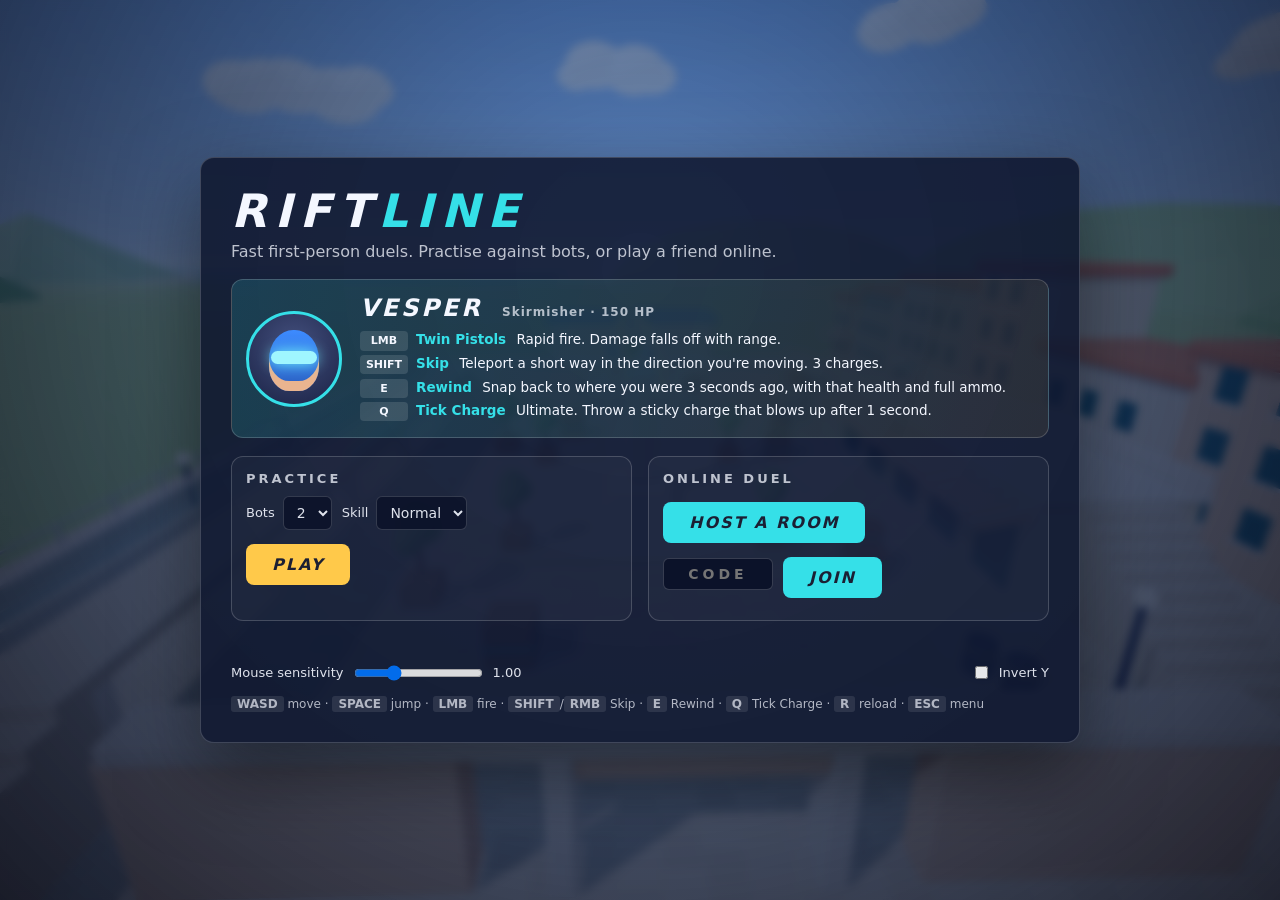
==== index.html @ bd7cdee2 "Riftline v2: readable source, original blink hero, twin-pistol POV, online duels Rebuild the v1 sing" ====
<!DOCTYPE html>
<html lang="en">
<head>
<meta charset="utf-8">
<meta name="viewport" content="width=device-width, initial-scale=1">
<title>Riftline</title>
<meta name="description" content="Riftline: a browser hero shooter. Practise against bots or duel a friend online, peer to peer.">
<link rel="stylesheet" href="css/style.css">
<script type="importmap">
{ "imports": { "three": "./vendor/three.module.min.js", "three/addons/": "./vendor/addons/" } }
</script>
<script src="vendor/peerjs.min.js"></script>
</head>
<body>
<canvas id="view"></canvas>

<!-- ============ HUD ============ -->
<div id="hud" hidden>
  <div id="fxTint"></div>
  <div id="hurt"></div>
  <div id="blinkFlash"></div>

  <div id="cross"><i></i></div>
  <div id="hitmark"><i></i><i></i><i></i><i></i></div>
  <div id="pips"><b></b><b></b><b></b></div>

  <div id="topbar">
    <div class="team you"><span id="nameA">YOU</span><b id="scoreA">0</b></div>
    <div id="goal">FIRST TO <span id="goalN">10</span></div>
    <div class="team them"><b id="scoreB">0</b><span id="nameB">BOTS</span></div>
  </div>
  <div id="netTag"></div>
  <div id="feed"></div>
  <div id="callout"></div>

  <div id="dead" hidden><b>ELIMINATED</b><span id="deadBy"></span><em id="deadT"></em></div>

  <div id="bl">
    <div id="portrait"><div class="helm"></div><div class="visor"></div></div>
    <div>
      <div id="hpText"><b id="hpNum">150</b><span>/ 150</span></div>
      <div id="hpBar"></div>
    </div>
  </div>

  <div id="ult"><svg viewBox="0 0 100 100"><circle class="track" cx="50" cy="50" r="44"/><circle id="ultArc" cx="50" cy="50" r="44"/></svg><span id="ultPct">0%</span><em>Q</em></div>

  <div id="br">
    <div id="ammo"><b id="ammoNum">40</b><span>/ 40</span></div>
    <div id="abilities">
      <div class="ab" id="abBlink"><div class="icon blink"></div><span class="cd"></span><span class="charges"></span><em>SHIFT</em></div>
      <div class="ab" id="abRewind"><div class="icon rewind"></div><span class="cd"></span><em>E</em></div>
    </div>
  </div>
  <div id="nolock" hidden>Mouse capture isn't available in this frame. Open the page in its own tab to play.</div>
</div>

<!-- ============ MENU ============ -->
<div class="overlay" id="menu">
  <div class="panel">
    <h1>RIFT<span>LINE</span></h1>
    <p class="sub">Fast first-person duels. Practise against bots, or play a friend online.</p>
    <div id="touchNote" hidden>This is a keyboard-and-mouse game. Open it on a computer to play.</div>

    <div class="heroCard">
      <div class="heroArt"><div class="helm"></div><div class="visor"></div></div>
      <div>
        <div class="heroName">VESPER <small>Skirmisher · 150 HP</small></div>
        <ul class="kit">
          <li><i>LMB</i><b>Twin Pistols</b> Rapid fire. Damage falls off with range.</li>
          <li><i>SHIFT</i><b>Skip</b> Teleport a short way in the direction you're moving. 3 charges.</li>
          <li><i>E</i><b>Rewind</b> Snap back to where you were 3 seconds ago, with that health and full ammo.</li>
          <li><i>Q</i><b>Tick Charge</b> Ultimate. Throw a sticky charge that blows up after 1 second.</li>
        </ul>
      </div>
    </div>

    <div class="modes">
      <section>
        <h2>Practice</h2>
        <div class="row">
          <label>Bots <select id="botCount"><option>1</option><option selected>2</option><option>3</option></select></label>
          <label>Skill <select id="botSkill"><option value="easy">Easy</option><option value="normal" selected>Normal</option><option value="hard">Hard</option></select></label>
        </div>
        <button class="btn" id="btnPractice">PLAY</button>
      </section>
      <section>
        <h2>Online duel</h2>
        <button class="btn alt" id="btnHost">HOST A ROOM</button>
        <div class="row join"><input id="joinCode" maxlength="5" placeholder="CODE" autocomplete="off" spellcheck="false"><button class="btn alt" id="btnJoin">JOIN</button></div>
      </section>
    </div>

    <div id="lobby" hidden>
      <div>Room code <b id="roomCode">-----</b></div>
      <div class="row"><input id="shareLink" readonly><button class="btn small" id="btnCopy">COPY LINK</button></div>
      <div id="lobbyMsg">Waiting for your opponent to join…</div>
      <button class="btn small ghost" id="btnCancel">CANCEL</button>
    </div>
    <div id="menuMsg"></div>

    <div class="row settings">
      <label>Mouse sensitivity <input id="sens" type="range" min="0.2" max="3" step="0.05" value="1"><span id="sensVal">1.00</span></label>
      <label><input type="checkbox" id="invertY"> Invert Y</label>
    </div>
    <div class="keys"><b>WASD</b> move · <b>SPACE</b> jump · <b>LMB</b> fire · <b>SHIFT</b>/<b>RMB</b> Skip · <b>E</b> Rewind · <b>Q</b> Tick Charge · <b>R</b> reload · <b>ESC</b> menu</div>
  </div>
</div>

<div class="overlay" id="pause" hidden>
  <div class="panel small">
    <h1>PAUSED</h1>
    <p class="sub" id="pauseNote"></p>
    <button class="btn" id="btnResume">RESUME</button>
    <button class="btn small ghost" id="btnQuit">LEAVE MATCH</button>
  </div>
</div>

<div class="overlay" id="over" hidden>
  <div class="panel small">
    <h1 id="overTitle">VICTORY</h1>
    <p class="sub" id="overScore"></p>
    <button class="btn" id="btnAgain">PLAY AGAIN</button>
    <div id="overMsg"></div>
    <button class="btn small ghost" id="btnMenu">MAIN MENU</button>
  </div>
</div>

<script type="module" src="src/main.js"></script>
</body>
</html>
---- css/style.css ----
:root {
  --ink: #f4f7ff;
  --bg: #0e1630;
  --panel: rgba(16, 24, 48, 0.88);
  --line: rgba(255, 255, 255, 0.18);
  --accent: #35e0e8;
  --gold: #ffc94a;
  --you: #5aa2ff;
  --them: #ff7a4d;
  --danger: #ff4d5e;
}
* { box-sizing: border-box; }
html, body {
  margin: 0; height: 100%; overflow: hidden; background: var(--bg); color: var(--ink);
  font-family: "Segoe UI", system-ui, -apple-system, Helvetica, Arial, sans-serif;
  user-select: none; -webkit-user-select: none;
}
[hidden] { display: none !important; }
#view { position: fixed; inset: 0; width: 100%; height: 100%; display: block; }

/* ---------- overlays & menu ---------- */
.overlay {
  position: fixed; inset: 0; z-index: 20; display: flex; align-items: center; justify-content: center;
  background: radial-gradient(ellipse at 50% 30%, rgba(40, 80, 150, 0.55), rgba(8, 12, 28, 0.88));
  backdrop-filter: blur(4px); padding: 16px; overflow: auto;
}
.panel {
  width: min(880px, 100%); background: var(--panel); border: 1px solid var(--line); border-radius: 14px;
  padding: 26px 30px; box-shadow: 0 30px 80px rgba(0, 0, 0, 0.5); margin: auto;
}
.panel.small { width: min(420px, 100%); text-align: center; }
h1 { margin: 0; font-size: 46px; font-weight: 900; font-style: italic; letter-spacing: 8px; }
h1 span { color: var(--accent); }
h2 { margin: 0 0 10px; font-size: 13px; letter-spacing: 3px; text-transform: uppercase; opacity: 0.75; }
.sub { margin: 4px 0 18px; opacity: 0.75; }
#touchNote { background: #5a2330; border: 1px solid var(--danger); padding: 8px 12px; border-radius: 8px; margin-bottom: 14px; }

.heroCard {
  display: flex; gap: 18px; align-items: center; padding: 14px; border-radius: 12px;
  background: linear-gradient(110deg, rgba(53, 224, 232, 0.16), rgba(255, 201, 74, 0.08)); border: 1px solid var(--line);
}
.heroName { font-size: 24px; font-weight: 900; font-style: italic; letter-spacing: 3px; }
.heroName small { font-size: 12px; font-style: normal; letter-spacing: 1px; opacity: 0.7; margin-left: 8px; }
.kit { list-style: none; margin: 6px 0 0; padding: 0; font-size: 13.5px; line-height: 1.75; }
.kit i { font-style: normal; display: inline-block; min-width: 48px; text-align: center; background: rgba(255, 255, 255, 0.12); border-radius: 4px; font-size: 11px; padding: 0 4px; margin-right: 8px; font-weight: 700; }
.kit b { color: var(--accent); margin-right: 6px; }

/* Original hero emblem: helmet with a glowing visor (CSS only). */
.heroArt, #portrait { position: relative; flex: none; width: 96px; height: 96px; border-radius: 50%; background: radial-gradient(circle at 50% 35%, #44507e, #1a2245); border: 3px solid var(--accent); overflow: hidden; }
.helm { position: absolute; left: 22%; right: 22%; top: 18%; bottom: 14%; border-radius: 48% 48% 40% 40%; background: linear-gradient(#3d8bff, #2a5fc0); box-shadow: inset 0 -10px 0 #e9b48f; }
.visor { position: absolute; left: 24%; right: 24%; top: 42%; height: 14%; border-radius: 8px; background: #9ff6ff; box-shadow: 0 0 14px #6ff3ff; }

.modes { display: grid; grid-template-columns: 1fr 1fr; gap: 16px; margin-top: 18px; }
.modes section { border: 1px solid var(--line); border-radius: 12px; padding: 14px; background: rgba(255, 255, 255, 0.03); }
.row { display: flex; gap: 10px; align-items: center; flex-wrap: wrap; margin: 8px 0; }
label { font-size: 13px; opacity: 0.9; display: inline-flex; gap: 8px; align-items: center; }
select, input[type=text], #joinCode, #shareLink {
  background: #0b1229; color: var(--ink); border: 1px solid var(--line); border-radius: 6px; padding: 7px 9px; font: inherit; font-size: 14px;
}
#joinCode { width: 110px; text-transform: uppercase; letter-spacing: 4px; font-weight: 800; text-align: center; }
#shareLink { flex: 1; min-width: 0; font-size: 12px; user-select: all; -webkit-user-select: all; }
.btn {
  appearance: none; cursor: pointer; border: 0; border-radius: 8px; padding: 11px 26px; margin-top: 6px;
  background: var(--gold); color: #1b1f33; font: inherit; font-weight: 900; font-style: italic; letter-spacing: 2px; font-size: 16px;
  transition: transform 0.08s, filter 0.08s;
}
.btn:hover { filter: brightness(1.08); transform: translateY(-1px); }
.btn.alt { background: var(--accent); }
.btn.small { padding: 7px 14px; font-size: 13px; }
.btn.ghost { background: transparent; color: var(--ink); border: 1px solid var(--line); }
.btn:disabled { opacity: 0.5; cursor: default; transform: none; }
#lobby { margin-top: 14px; padding: 14px; border-radius: 12px; border: 1px dashed var(--accent); background: rgba(53, 224, 232, 0.08); }
#roomCode { font-size: 26px; letter-spacing: 6px; color: var(--accent); margin-left: 8px; }
#lobbyMsg, #menuMsg, #overMsg { font-size: 13px; margin-top: 8px; min-height: 18px; color: var(--gold); }
.settings { margin-top: 16px; justify-content: space-between; }
.keys { font-size: 12px; opacity: 0.7; margin-top: 10px; line-height: 1.9; }
.keys b { background: rgba(255, 255, 255, 0.14); border-radius: 3px; padding: 1px 6px; }
@media (max-width: 720px) {
  .modes { grid-template-columns: 1fr; }
  .heroCard { flex-direction: column; text-align: left; }
  h1 { font-size: 34px; }
}

/* ---------- HUD ---------- */
#hud { position: fixed; inset: 0; pointer-events: none; z-index: 5; text-shadow: 0 2px 4px rgba(0, 0, 0, 0.45); }
#fxTint { position: absolute; inset: 0; opacity: 0; transition: opacity 0.15s; background: radial-gradient(ellipse at center, rgba(111, 243, 255, 0) 40%, rgba(80, 160, 255, 0.45) 100%); }
#hurt { position: absolute; inset: 0; opacity: 0; box-shadow: inset 0 0 180px 50px rgba(255, 40, 60, 0.75); }
#blinkFlash { position: absolute; inset: 0; opacity: 0; background: radial-gradient(ellipse at center, rgba(255, 255, 255, 0) 30%, rgba(111, 243, 255, 0.55) 100%); }

#cross { position: absolute; left: 50%; top: 50%; width: 22px; height: 22px; margin: -11px; border: 2px solid rgba(255, 255, 255, 0.92); border-radius: 50%; box-shadow: 0 0 0 1px rgba(0, 0, 0, 0.35); }
#cross i { position: absolute; left: 50%; top: 50%; width: 4px; height: 4px; margin: -2px; border-radius: 50%; background: #fff; }
#hitmark { position: absolute; left: 50%; top: 50%; width: 0; height: 0; opacity: 0; }
#hitmark i { position: absolute; width: 10px; height: 3px; background: #fff; border-radius: 2px; box-shadow: 0 0 2px #000; }
#hitmark i:nth-child(1) { transform: translate(-19px, -15px) rotate(45deg); }
#hitmark i:nth-child(2) { transform: translate(9px, -15px) rotate(-45deg); }
#hitmark i:nth-child(3) { transform: translate(-19px, 12px) rotate(-45deg); }
#hitmark i:nth-child(4) { transform: translate(9px, 12px) rotate(45deg); }
#hitmark.kill i { background: var(--danger); }
#pips { position: absolute; left: 50%; top: calc(50% + 34px); transform: translateX(-50%); display: flex; gap: 5px; }
#pips b { width: 16px; height: 5px; border-radius: 3px; background: rgba(255, 255, 255, 0.25); transform: skewX(-20deg); }
#pips b.on { background: var(--accent); box-shadow: 0 0 6px var(--accent); }

#topbar { position: absolute; top: 14px; left: 50%; transform: translateX(-50%); display: flex; align-items: center; gap: 14px; font-weight: 900; font-style: italic; }
.team { display: flex; align-items: center; gap: 10px; padding: 4px 14px; border-radius: 6px; background: rgba(10, 16, 36, 0.55); transform: skewX(-14deg); }
.team b { font-size: 30px; }
.team span { font-size: 13px; letter-spacing: 2px; max-width: 140px; overflow: hidden; text-overflow: ellipsis; white-space: nowrap; }
.team.you { border-bottom: 3px solid var(--you); } .team.you b { color: var(--you); }
.team.them { border-bottom: 3px solid var(--them); } .team.them b { color: var(--them); }
#goal { font-size: 11px; letter-spacing: 2px; opacity: 0.8; }
#netTag { position: absolute; top: 14px; left: 16px; font-size: 12px; letter-spacing: 1px; opacity: 0.85; }
#feed { position: absolute; top: 14px; right: 16px; display: flex; flex-direction: column; align-items: flex-end; gap: 4px; font-size: 13px; font-weight: 700; }
#feed div { background: rgba(10, 16, 36, 0.6); padding: 4px 10px; border-radius: 4px; }
#callout { position: absolute; top: 28%; left: 0; right: 0; text-align: center; font-size: 28px; font-weight: 900; font-style: italic; letter-spacing: 5px; opacity: 0; transition: opacity 0.2s; }
#dead { position: absolute; top: 34%; left: 0; right: 0; text-align: center; }
#dead b { display: block; font-size: 44px; font-style: italic; letter-spacing: 8px; color: var(--danger); }
#dead em { display: block; font-style: normal; font-size: 18px; margin-top: 6px; opacity: 0.85; }

#bl { position: absolute; left: 24px; bottom: 22px; display: flex; gap: 14px; align-items: flex-end; }
#portrait { width: 74px; height: 74px; }
#hpText b { font-size: 34px; font-weight: 900; font-style: italic; }
#hpText span { font-size: 16px; opacity: 0.75; margin-left: 4px; }
#hpBar { display: flex; gap: 3px; margin-top: 4px; }
#hpBar i { width: 30px; height: 14px; background: rgba(255, 255, 255, 0.18); transform: skewX(-18deg); border-radius: 2px; position: relative; overflow: hidden; }
#hpBar i::after { content: ""; position: absolute; inset: 0; width: var(--f, 100%); background: #fff; }
#hpBar.low i::after { background: var(--danger); }

#ult { position: absolute; left: 50%; bottom: 22px; transform: translateX(-50%); width: 82px; height: 82px; display: flex; align-items: center; justify-content: center; }
#ult svg { position: absolute; inset: 0; transform: rotate(-90deg); }
#ult circle { fill: rgba(10, 16, 36, 0.45); stroke-width: 7; stroke: var(--accent); stroke-linecap: round; stroke-dasharray: 276.5; stroke-dashoffset: 276.5; }
#ult circle.track { stroke: rgba(255, 255, 255, 0.18); stroke-dashoffset: 0; }
#ultPct { font-size: 20px; font-weight: 900; font-style: italic; }
#ult em { position: absolute; bottom: -6px; font-style: normal; font-size: 10px; font-weight: 800; background: #fff; color: #1b1f33; border-radius: 3px; padding: 0 5px; text-shadow: none; }
#ult.ready circle#ultArc { stroke: var(--gold); }
#ult.ready { animation: ultPulse 0.7s infinite alternate; }
#ult.ready #ultPct { color: var(--gold); }
@keyframes ultPulse { to { filter: drop-shadow(0 0 12px var(--gold)); } }

#br { position: absolute; right: 26px; bottom: 22px; text-align: right; }
#ammo b { font-size: 34px; font-weight: 900; font-style: italic; }
#ammo span { opacity: 0.75; margin-left: 4px; }
#ammo.low b { color: var(--danger); }
#abilities { display: flex; gap: 10px; justify-content: flex-end; margin-top: 6px; }
.ab { position: relative; width: 58px; height: 58px; border-radius: 8px; transform: skewX(-12deg); background: rgba(10, 16, 36, 0.55); border: 2px solid rgba(255, 255, 255, 0.85); display: flex; align-items: center; justify-content: center; }
.ab em { position: absolute; bottom: -9px; left: 50%; transform: translateX(-50%) skewX(12deg); font-style: normal; font-size: 9px; font-weight: 800; background: #fff; color: #1b1f33; border-radius: 3px; padding: 0 4px; text-shadow: none; }
.ab .cd { position: absolute; font-size: 20px; font-weight: 900; transform: skewX(12deg); }
.ab .charges { position: absolute; top: -9px; right: -6px; font-size: 12px; font-weight: 900; background: var(--accent); color: #0b1229; border-radius: 10px; padding: 0 6px; transform: skewX(12deg); text-shadow: none; }
.ab.cool { border-color: rgba(255, 255, 255, 0.25); }
.ab.cool .icon { opacity: 0.25; }
.icon { width: 30px; height: 30px; transform: skewX(12deg); }
.icon.blink { background: linear-gradient(90deg, transparent 0 10%, var(--accent) 10% 30%, transparent 30% 42%, var(--accent) 42% 62%, transparent 62% 74%, #fff 74% 100%); clip-path: polygon(0 20%, 60% 20%, 100% 50%, 60% 80%, 0 80%); }
.icon.rewind { border: 4px solid #fff; border-radius: 50%; border-left-color: transparent; position: relative; }
.icon.rewind::after { content: ""; position: absolute; left: -7px; top: 1px; border: 6px solid transparent; border-bottom-color: #fff; transform: rotate(-30deg); }
#nolock { position: absolute; bottom: 120px; left: 50%; transform: translateX(-50%); background: rgba(0, 0, 0, 0.65); padding: 6px 12px; border-radius: 6px; font-size: 13px; }
@media (max-width: 720px) {
  #hpBar i { width: 18px; }
  #portrait { display: none; }
  .ab { width: 46px; height: 46px; }
}
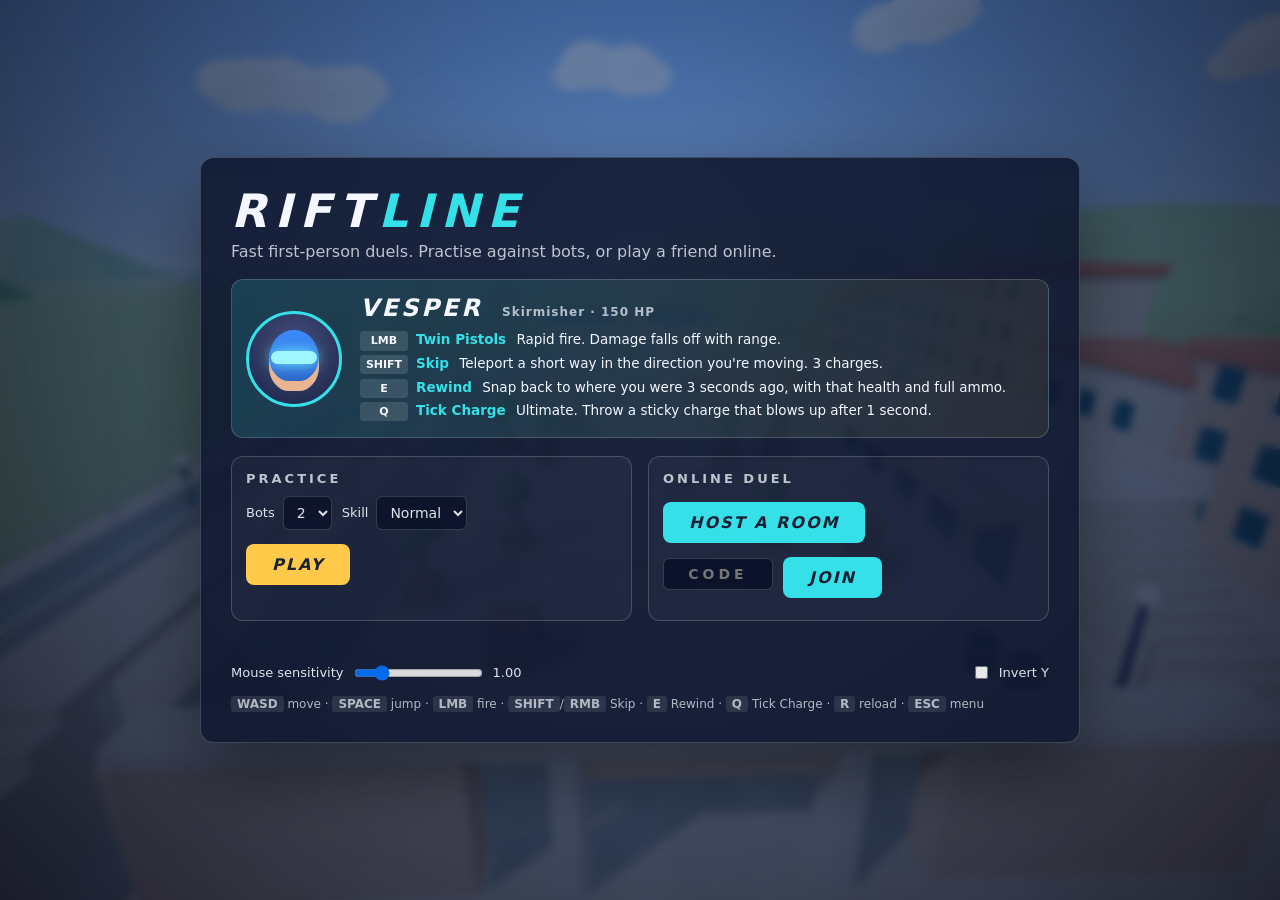
==== commit 68dd288b: "Raise mouse sensitivity and widen the slider range The base turn rate was too slow with raw (unaccel" ====
--- a/index.html
+++ b/index.html
@@ -100,7 +100,7 @@
     <div id="menuMsg"></div>
 
     <div class="row settings">
-      <label>Mouse sensitivity <input id="sens" type="range" min="0.2" max="3" step="0.05" value="1"><span id="sensVal">1.00</span></label>
+      <label>Mouse sensitivity <input id="sens" type="range" min="0.1" max="5" step="0.05" value="1"><span id="sensVal">1.00</span></label>
       <label><input type="checkbox" id="invertY"> Invert Y</label>
     </div>
     <div class="keys"><b>WASD</b> move · <b>SPACE</b> jump · <b>LMB</b> fire · <b>SHIFT</b>/<b>RMB</b> Skip · <b>E</b> Rewind · <b>Q</b> Tick Charge · <b>R</b> reload · <b>ESC</b> menu</div>
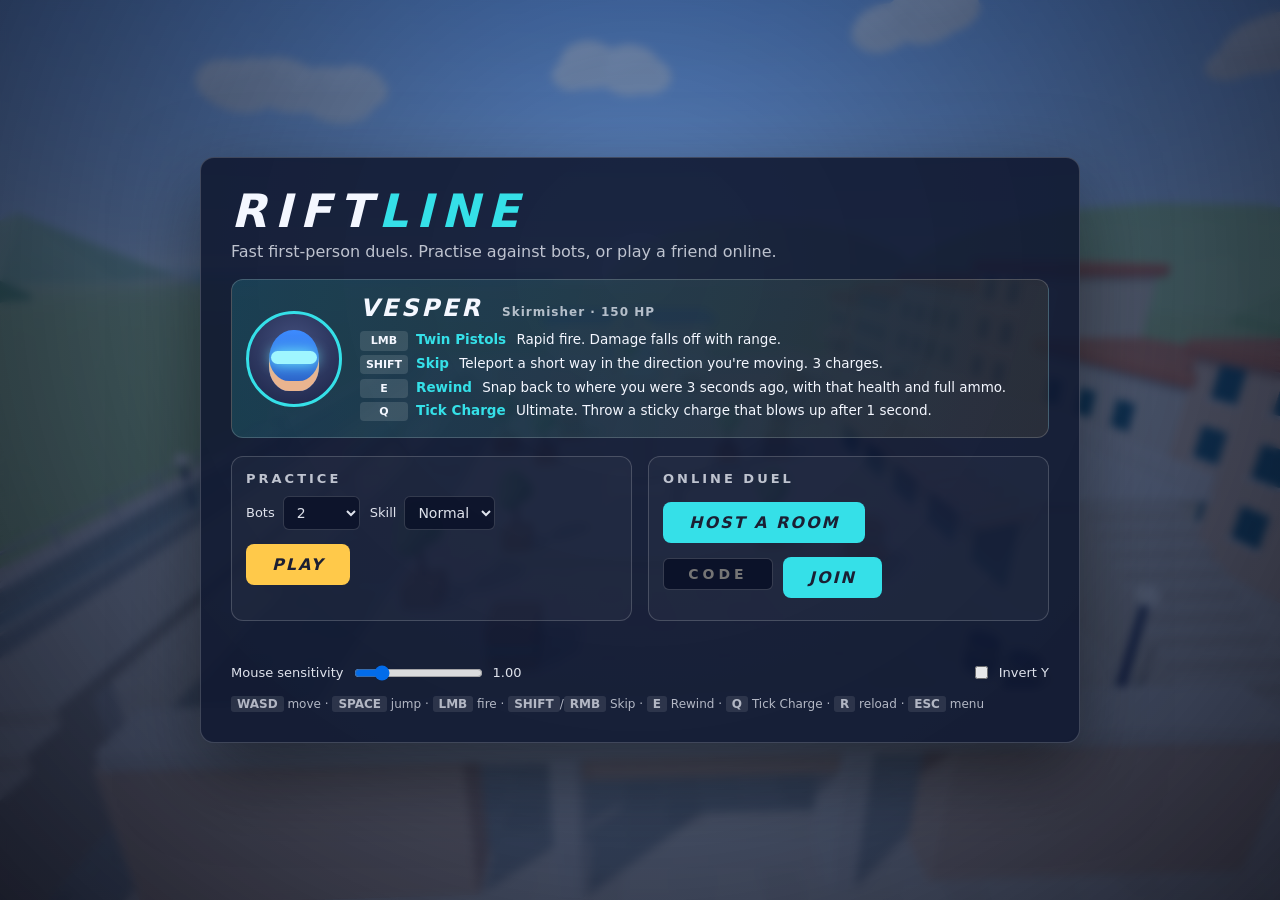
==== commit 978ade8b: "Add a no-bots free-roam option to practice mode Bots can now be set to None. The scoreboard is hidde" ====
--- a/index.html
+++ b/index.html
@@ -79,7 +79,7 @@
       <section>
         <h2>Practice</h2>
         <div class="row">
-          <label>Bots <select id="botCount"><option>1</option><option selected>2</option><option>3</option></select></label>
+          <label>Bots <select id="botCount"><option value="0">None</option><option>1</option><option selected>2</option><option>3</option></select></label>
           <label>Skill <select id="botSkill"><option value="easy">Easy</option><option value="normal" selected>Normal</option><option value="hard">Hard</option></select></label>
         </div>
         <button class="btn" id="btnPractice">PLAY</button>
